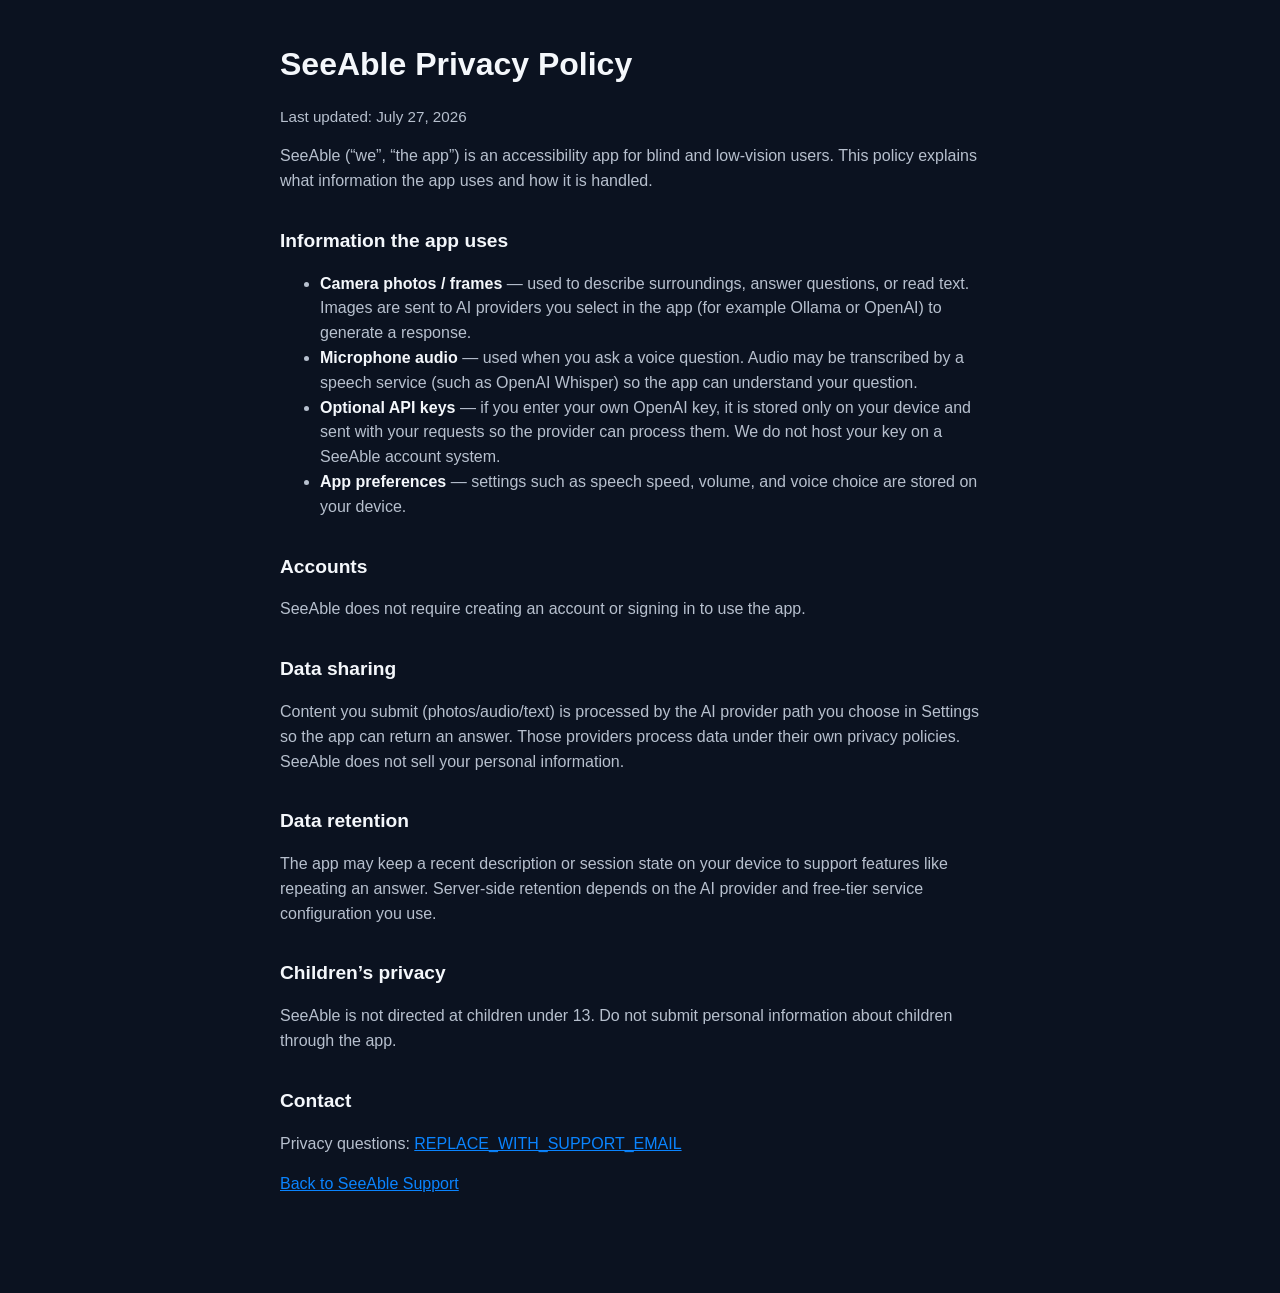
==== privacy.html @ 63bbd41f "Add SeeAble support and privacy GitHub Pages." ====
<!DOCTYPE html>
<html lang="en">
  <head>
    <meta charset="utf-8" />
    <meta name="viewport" content="width=device-width, initial-scale=1" />
    <title>SeeAble Privacy Policy</title>
    <style>
      :root {
        color-scheme: light dark;
        --bg: #0b1220;
        --text: #f4f7fb;
        --muted: #b7c0ce;
        --accent: #0a84ff;
        --card: #121a2b;
      }
      body {
        margin: 0;
        font-family: -apple-system, BlinkMacSystemFont, "Segoe UI", sans-serif;
        background: var(--bg);
        color: var(--text);
        line-height: 1.55;
      }
      main {
        max-width: 720px;
        margin: 0 auto;
        padding: 40px 20px 80px;
      }
      h1 {
        font-size: 2rem;
        margin: 0 0 8px;
      }
      h2 {
        font-size: 1.2rem;
        margin-top: 2rem;
      }
      p,
      li {
        color: var(--muted);
      }
      a {
        color: var(--accent);
      }
      .updated {
        color: var(--muted);
        font-size: 0.95rem;
      }
    </style>
  </head>
  <body>
    <main>
      <h1>SeeAble Privacy Policy</h1>
      <p class="updated">Last updated: July 27, 2026</p>

      <p>
        SeeAble (“we”, “the app”) is an accessibility app for blind and
        low-vision users. This policy explains what information the app uses and
        how it is handled.
      </p>

      <h2>Information the app uses</h2>
      <ul>
        <li>
          <strong style="color: var(--text)">Camera photos / frames</strong> —
          used to describe surroundings, answer questions, or read text. Images
          are sent to AI providers you select in the app (for example Ollama or
          OpenAI) to generate a response.
        </li>
        <li>
          <strong style="color: var(--text)">Microphone audio</strong> — used
          when you ask a voice question. Audio may be transcribed by a speech
          service (such as OpenAI Whisper) so the app can understand your
          question.
        </li>
        <li>
          <strong style="color: var(--text)">Optional API keys</strong> — if you
          enter your own OpenAI key, it is stored only on your device and sent
          with your requests so the provider can process them. We do not host
          your key on a SeeAble account system.
        </li>
        <li>
          <strong style="color: var(--text)">App preferences</strong> — settings
          such as speech speed, volume, and voice choice are stored on your
          device.
        </li>
      </ul>

      <h2>Accounts</h2>
      <p>
        SeeAble does not require creating an account or signing in to use the
        app.
      </p>

      <h2>Data sharing</h2>
      <p>
        Content you submit (photos/audio/text) is processed by the AI provider
        path you choose in Settings so the app can return an answer. Those
        providers process data under their own privacy policies. SeeAble does
        not sell your personal information.
      </p>

      <h2>Data retention</h2>
      <p>
        The app may keep a recent description or session state on your device to
        support features like repeating an answer. Server-side retention depends
        on the AI provider and free-tier service configuration you use.
      </p>

      <h2>Children’s privacy</h2>
      <p>
        SeeAble is not directed at children under 13. Do not submit personal
        information about children through the app.
      </p>

      <h2>Contact</h2>
      <p>
        Privacy questions:
        <a href="mailto:REPLACE_WITH_SUPPORT_EMAIL"
          >REPLACE_WITH_SUPPORT_EMAIL</a
        >
      </p>
      <p>
        <a href="./index.html">Back to SeeAble Support</a>
      </p>
    </main>
  </body>
</html>
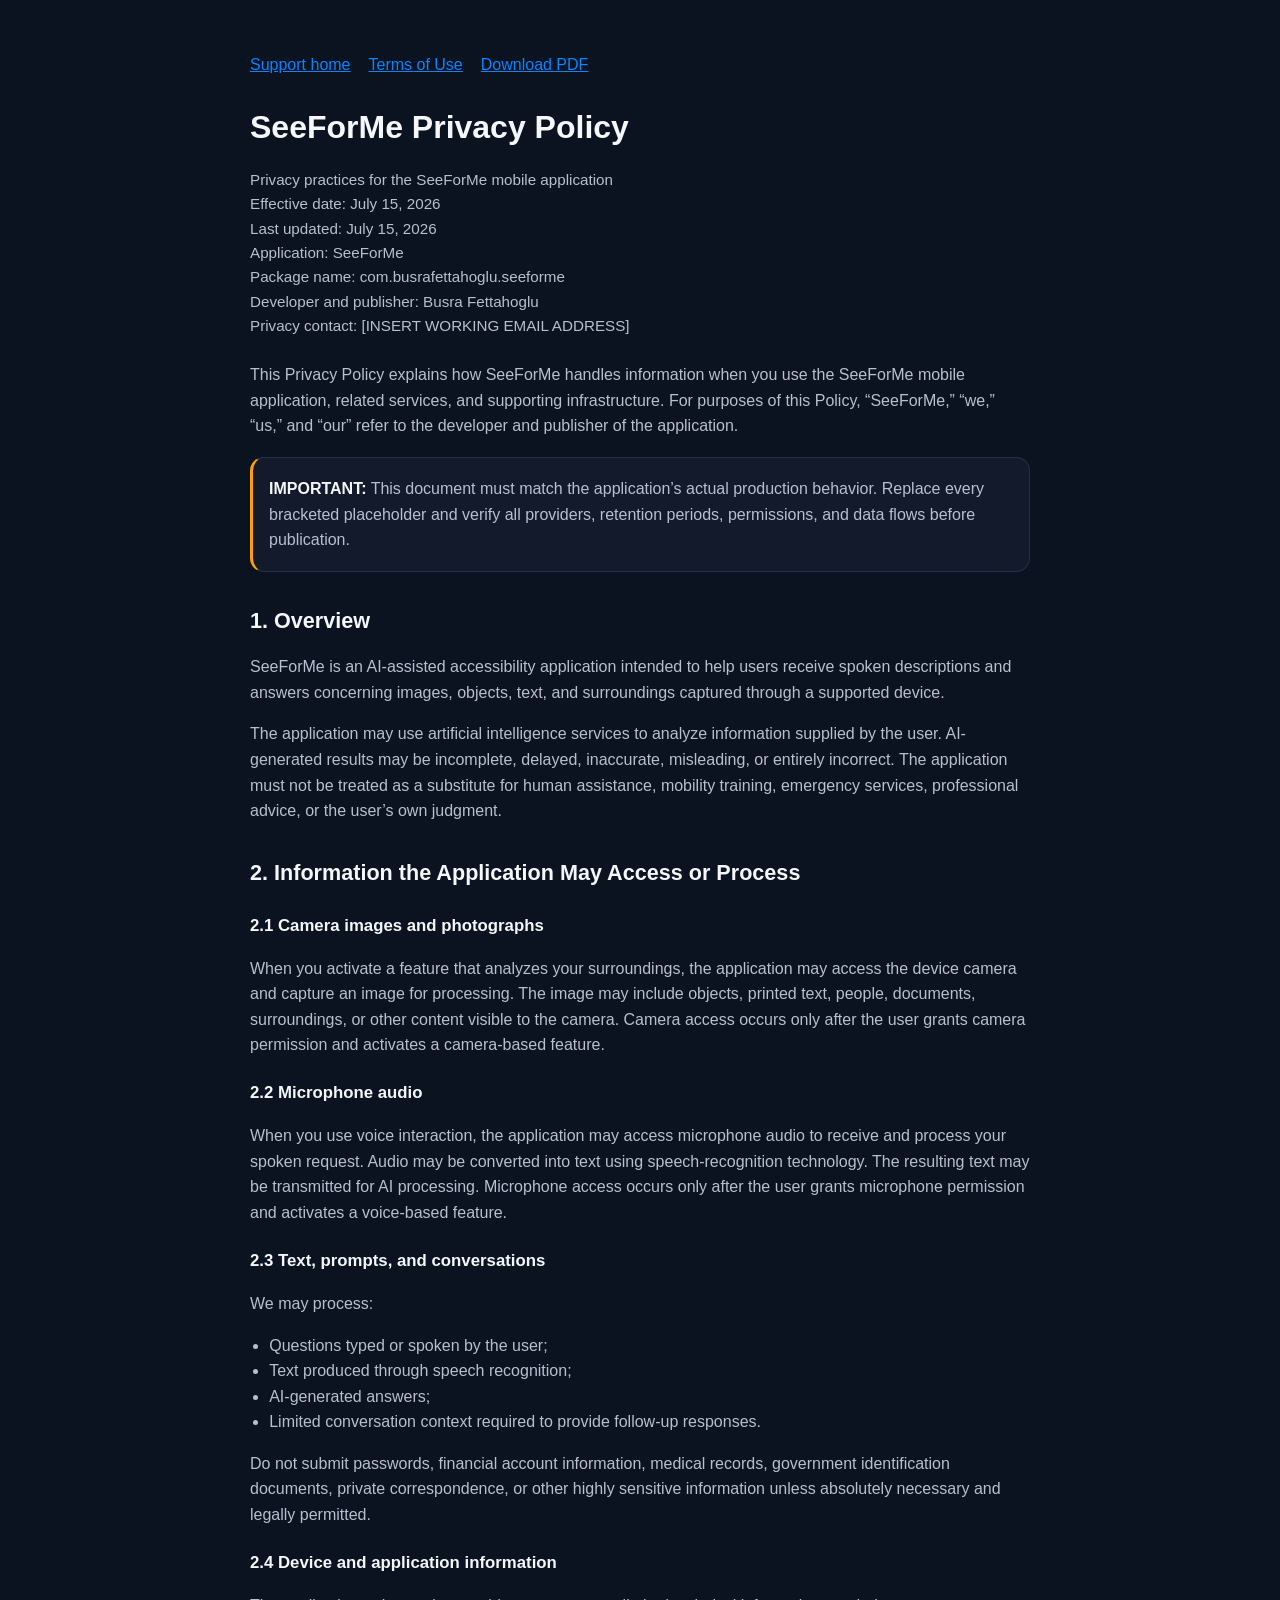
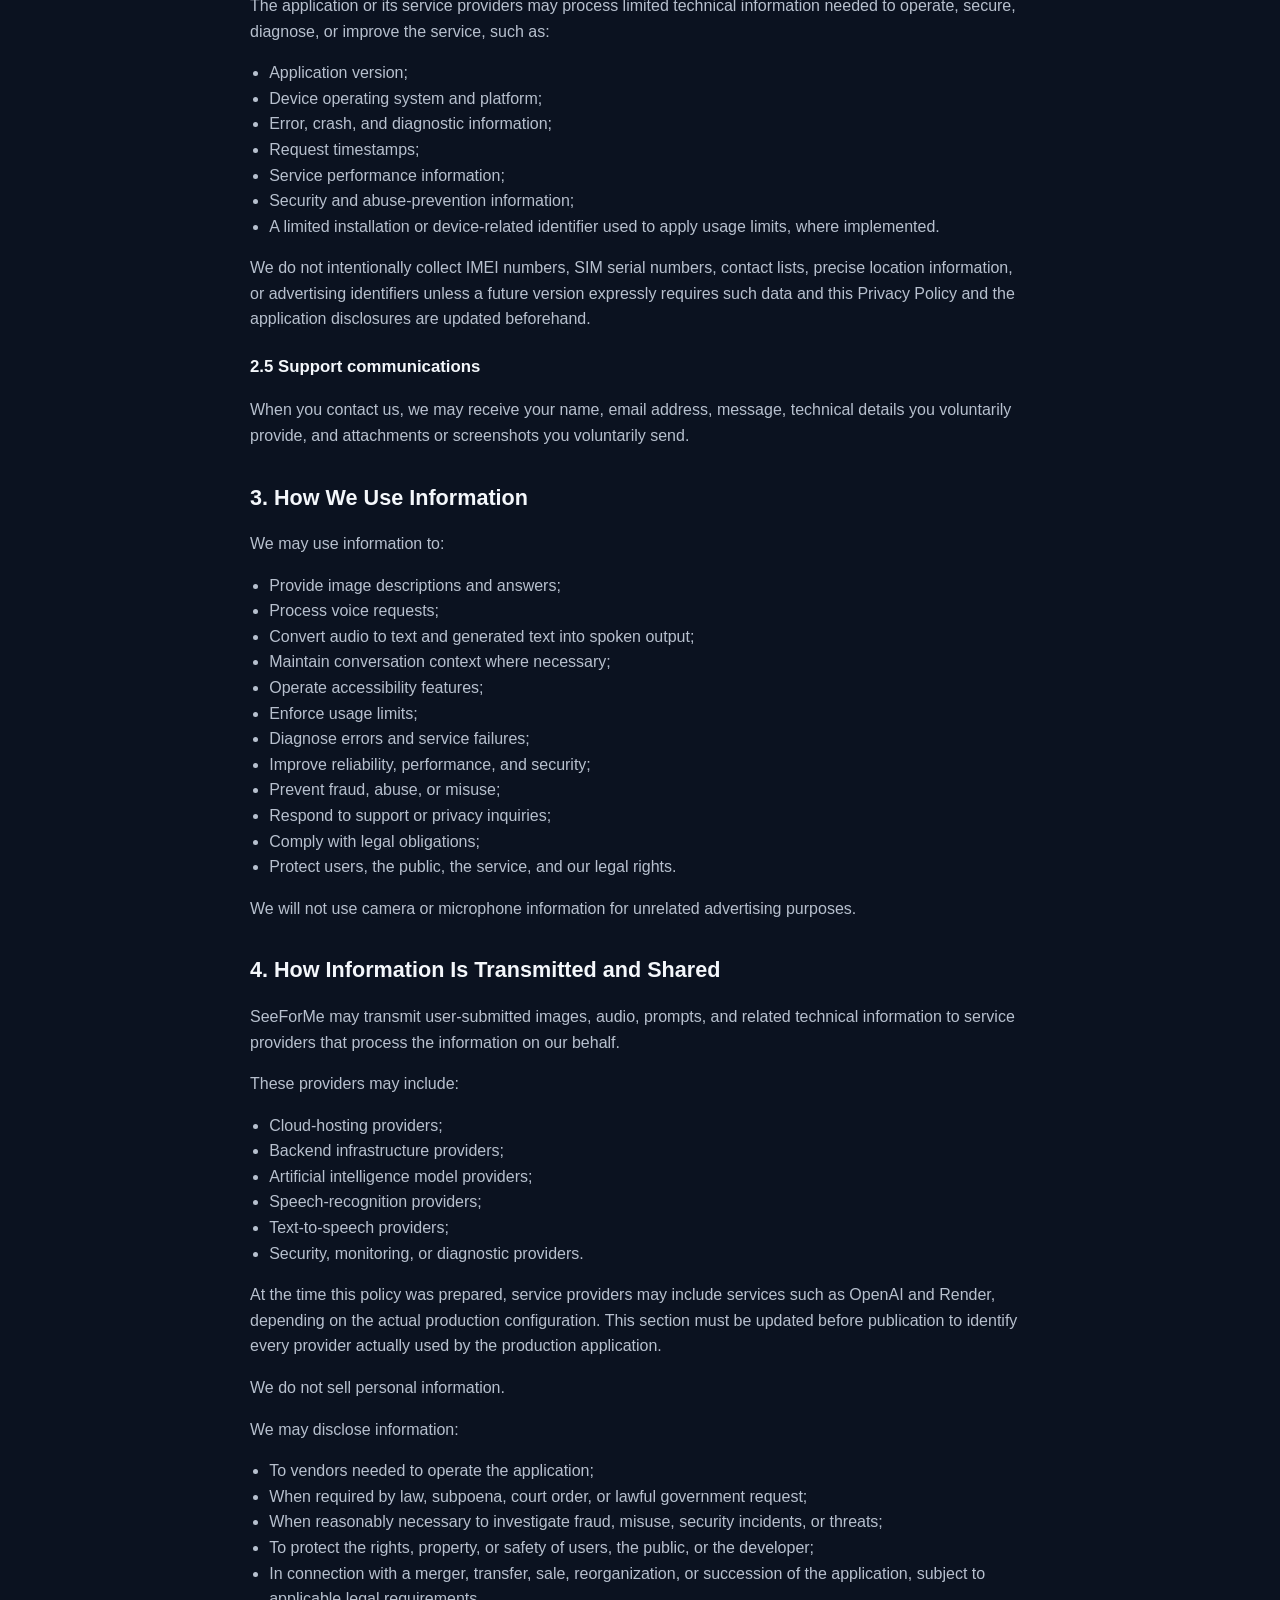
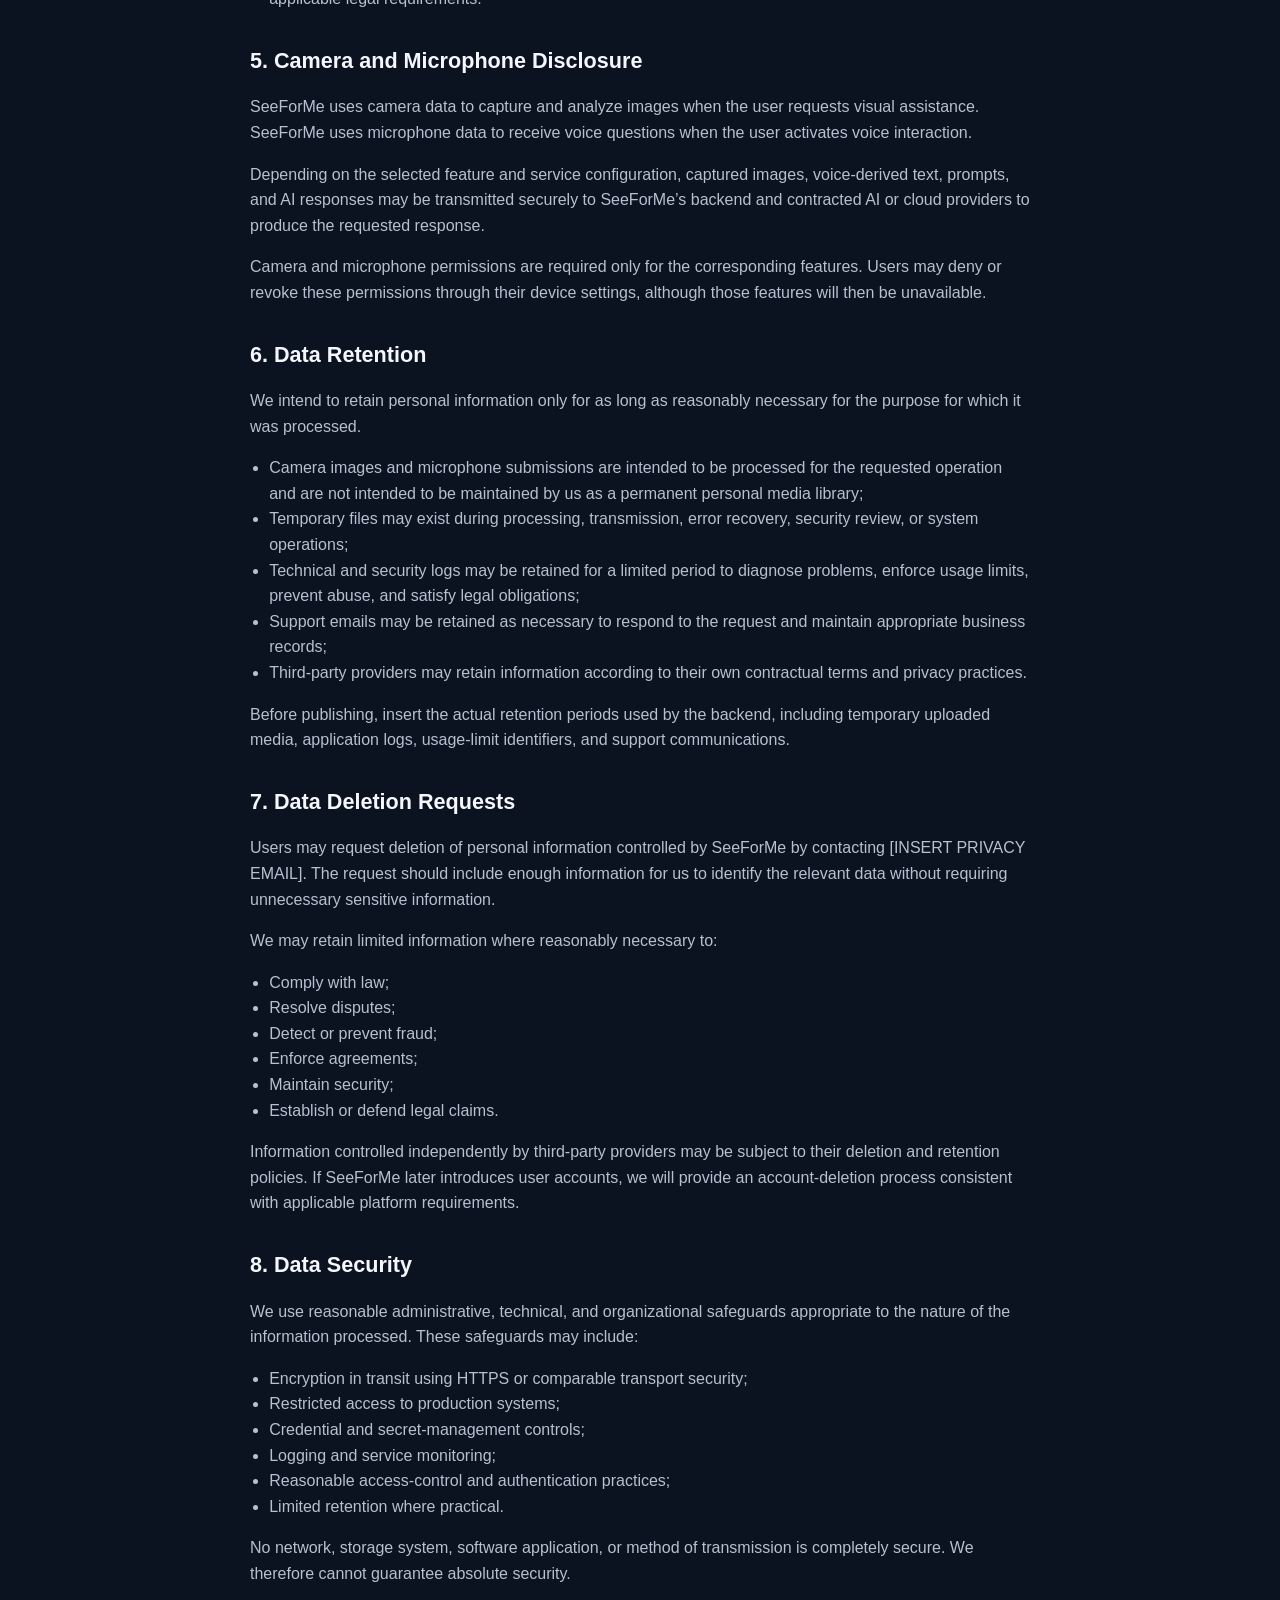
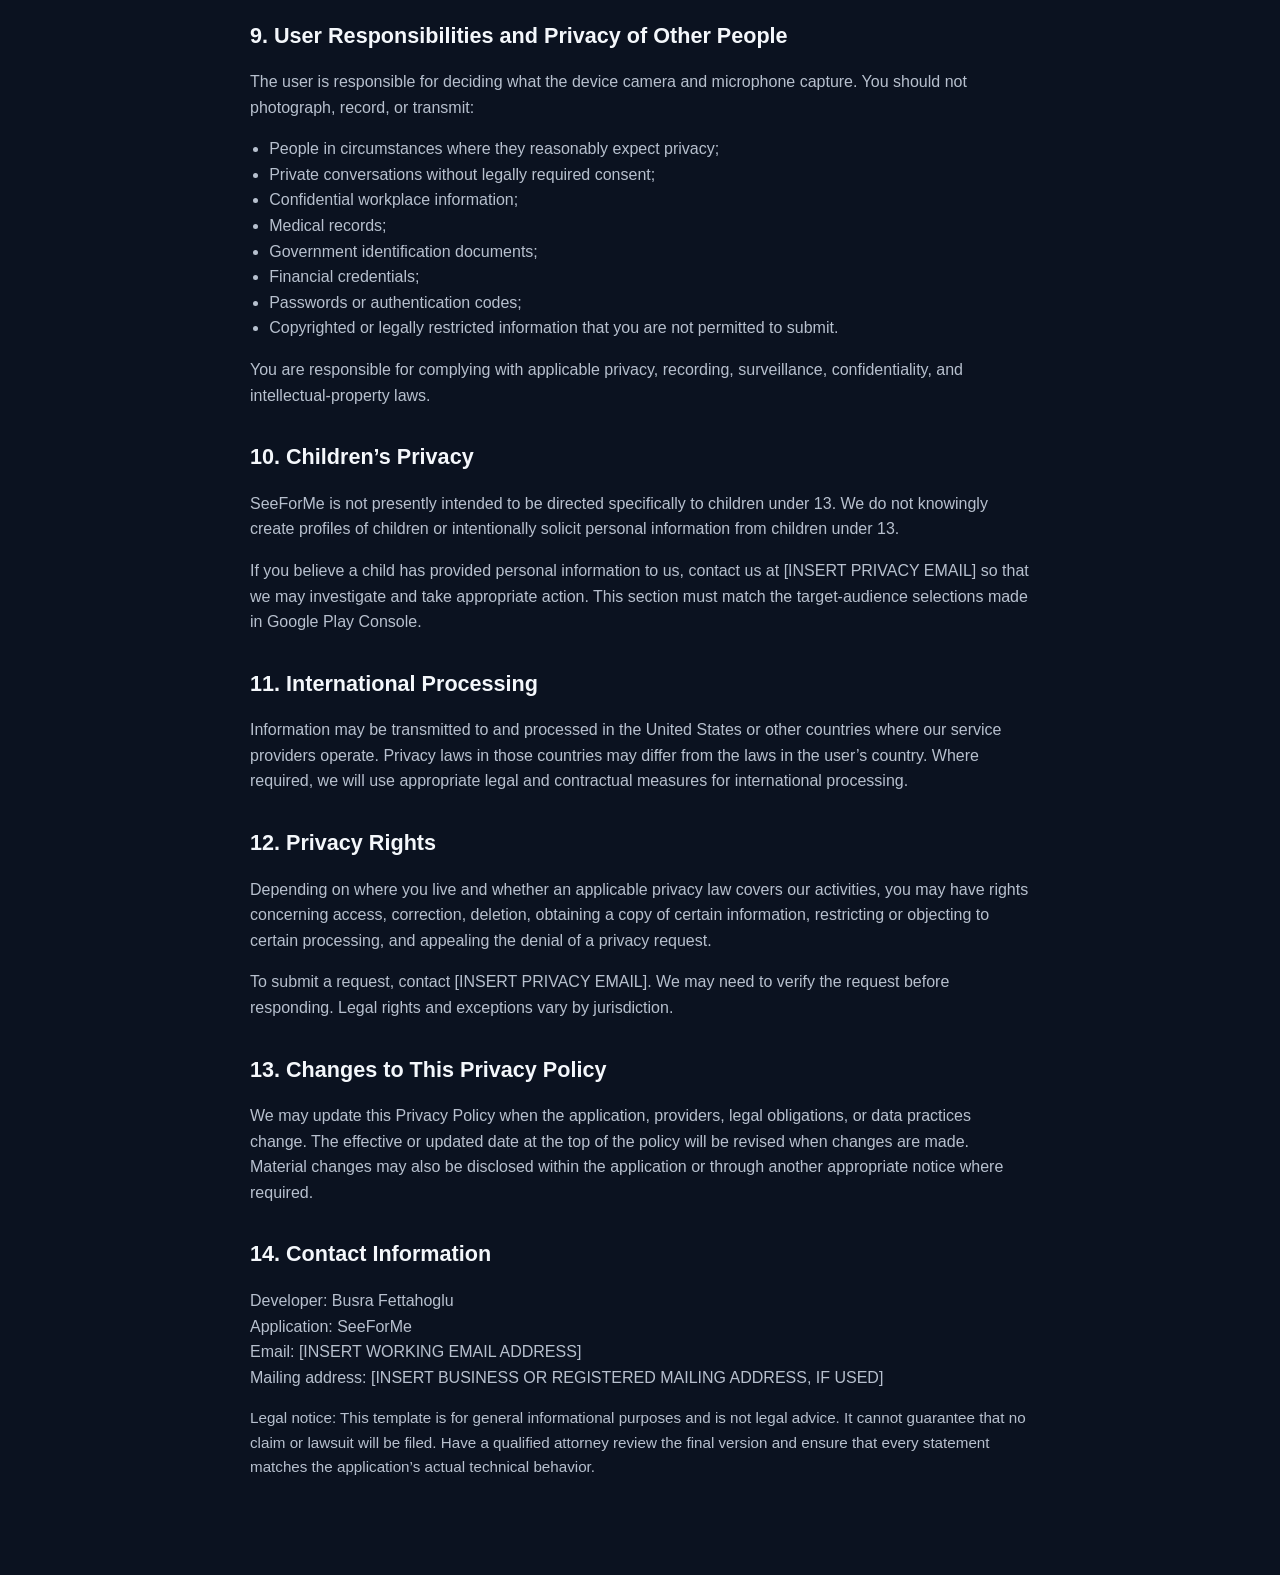
==== commit 6dff7cb5: "Replace placeholder pages with official 9-page Privacy Policy and Terms PDF." ====
--- a/privacy.html
+++ b/privacy.html
@@ -3,123 +3,379 @@
   <head>
     <meta charset="utf-8" />
     <meta name="viewport" content="width=device-width, initial-scale=1" />
-    <title>SeeAble Privacy Policy</title>
-    <style>
-      :root {
-        color-scheme: light dark;
-        --bg: #0b1220;
-        --text: #f4f7fb;
-        --muted: #b7c0ce;
-        --accent: #0a84ff;
-        --card: #121a2b;
-      }
-      body {
-        margin: 0;
-        font-family: -apple-system, BlinkMacSystemFont, "Segoe UI", sans-serif;
-        background: var(--bg);
-        color: var(--text);
-        line-height: 1.55;
-      }
-      main {
-        max-width: 720px;
-        margin: 0 auto;
-        padding: 40px 20px 80px;
-      }
-      h1 {
-        font-size: 2rem;
-        margin: 0 0 8px;
-      }
-      h2 {
-        font-size: 1.2rem;
-        margin-top: 2rem;
-      }
-      p,
-      li {
-        color: var(--muted);
-      }
-      a {
-        color: var(--accent);
-      }
-      .updated {
-        color: var(--muted);
-        font-size: 0.95rem;
-      }
-    </style>
+    <title>SeeForMe Privacy Policy</title>
+    <link rel="stylesheet" href="styles.css" />
   </head>
   <body>
     <main>
-      <h1>SeeAble Privacy Policy</h1>
-      <p class="updated">Last updated: July 27, 2026</p>
-
-      <p>
-        SeeAble (“we”, “the app”) is an accessibility app for blind and
-        low-vision users. This policy explains what information the app uses and
-        how it is handled.
-      </p>
-
-      <h2>Information the app uses</h2>
-      <ul>
-        <li>
-          <strong style="color: var(--text)">Camera photos / frames</strong> —
-          used to describe surroundings, answer questions, or read text. Images
-          are sent to AI providers you select in the app (for example Ollama or
-          OpenAI) to generate a response.
-        </li>
-        <li>
-          <strong style="color: var(--text)">Microphone audio</strong> — used
-          when you ask a voice question. Audio may be transcribed by a speech
-          service (such as OpenAI Whisper) so the app can understand your
-          question.
-        </li>
-        <li>
-          <strong style="color: var(--text)">Optional API keys</strong> — if you
-          enter your own OpenAI key, it is stored only on your device and sent
-          with your requests so the provider can process them. We do not host
-          your key on a SeeAble account system.
-        </li>
-        <li>
-          <strong style="color: var(--text)">App preferences</strong> — settings
-          such as speech speed, volume, and voice choice are stored on your
-          device.
-        </li>
-      </ul>
-
-      <h2>Accounts</h2>
-      <p>
-        SeeAble does not require creating an account or signing in to use the
-        app.
-      </p>
-
-      <h2>Data sharing</h2>
-      <p>
-        Content you submit (photos/audio/text) is processed by the AI provider
-        path you choose in Settings so the app can return an answer. Those
-        providers process data under their own privacy policies. SeeAble does
-        not sell your personal information.
-      </p>
-
-      <h2>Data retention</h2>
-      <p>
-        The app may keep a recent description or session state on your device to
-        support features like repeating an answer. Server-side retention depends
-        on the AI provider and free-tier service configuration you use.
-      </p>
-
-      <h2>Children’s privacy</h2>
-      <p>
-        SeeAble is not directed at children under 13. Do not submit personal
-        information about children through the app.
-      </p>
-
-      <h2>Contact</h2>
-      <p>
-        Privacy questions:
-        <a href="mailto:REPLACE_WITH_SUPPORT_EMAIL"
-          >REPLACE_WITH_SUPPORT_EMAIL</a
-        >
-      </p>
-      <p>
-        <a href="./index.html">Back to SeeAble Support</a>
+      <nav class="links" aria-label="Document links">
+        <a href="./index.html">Support home</a>
+        <a href="./terms.html">Terms of Use</a>
+        <a href="./SeeForMe_Privacy_Policy_and_Terms_of_Use.pdf">Download PDF</a>
+      </nav>
+
+      <h1>SeeForMe Privacy Policy</h1>
+      <p class="meta">
+        Privacy practices for the SeeForMe mobile application<br />
+        Effective date: July 15, 2026<br />
+        Last updated: July 15, 2026<br />
+        Application: SeeForMe<br />
+        Package name: com.busrafettahoglu.seeforme<br />
+        Developer and publisher: Busra Fettahoglu<br />
+        Privacy contact: [INSERT WORKING EMAIL ADDRESS]
+      </p>
+
+      <p>
+        This Privacy Policy explains how SeeForMe handles information when you
+        use the SeeForMe mobile application, related services, and supporting
+        infrastructure. For purposes of this Policy, “SeeForMe,” “we,” “us,” and
+        “our” refer to the developer and publisher of the application.
+      </p>
+
+      <div class="card warn">
+        <p style="margin: 0">
+          <strong>IMPORTANT:</strong> This document must match the
+          application’s actual production behavior. Replace every bracketed
+          placeholder and verify all providers, retention periods, permissions,
+          and data flows before publication.
+        </p>
+      </div>
+
+      <h2>1. Overview</h2>
+      <p>
+        SeeForMe is an AI-assisted accessibility application intended to help
+        users receive spoken descriptions and answers concerning images,
+        objects, text, and surroundings captured through a supported device.
+      </p>
+      <p>
+        The application may use artificial intelligence services to analyze
+        information supplied by the user. AI-generated results may be
+        incomplete, delayed, inaccurate, misleading, or entirely incorrect. The
+        application must not be treated as a substitute for human assistance,
+        mobility training, emergency services, professional advice, or the
+        user’s own judgment.
+      </p>
+
+      <h2>2. Information the Application May Access or Process</h2>
+
+      <h3>2.1 Camera images and photographs</h3>
+      <p>
+        When you activate a feature that analyzes your surroundings, the
+        application may access the device camera and capture an image for
+        processing. The image may include objects, printed text, people,
+        documents, surroundings, or other content visible to the camera. Camera
+        access occurs only after the user grants camera permission and activates
+        a camera-based feature.
+      </p>
+
+      <h3>2.2 Microphone audio</h3>
+      <p>
+        When you use voice interaction, the application may access microphone
+        audio to receive and process your spoken request. Audio may be converted
+        into text using speech-recognition technology. The resulting text may be
+        transmitted for AI processing. Microphone access occurs only after the
+        user grants microphone permission and activates a voice-based feature.
+      </p>
+
+      <h3>2.3 Text, prompts, and conversations</h3>
+      <p>We may process:</p>
+      <ul>
+        <li>Questions typed or spoken by the user;</li>
+        <li>Text produced through speech recognition;</li>
+        <li>AI-generated answers;</li>
+        <li>
+          Limited conversation context required to provide follow-up responses.
+        </li>
+      </ul>
+      <p>
+        Do not submit passwords, financial account information, medical records,
+        government identification documents, private correspondence, or other
+        highly sensitive information unless absolutely necessary and legally
+        permitted.
+      </p>
+
+      <h3>2.4 Device and application information</h3>
+      <p>
+        The application or its service providers may process limited technical
+        information needed to operate, secure, diagnose, or improve the service,
+        such as:
+      </p>
+      <ul>
+        <li>Application version;</li>
+        <li>Device operating system and platform;</li>
+        <li>Error, crash, and diagnostic information;</li>
+        <li>Request timestamps;</li>
+        <li>Service performance information;</li>
+        <li>Security and abuse-prevention information;</li>
+        <li>
+          A limited installation or device-related identifier used to apply
+          usage limits, where implemented.
+        </li>
+      </ul>
+      <p>
+        We do not intentionally collect IMEI numbers, SIM serial numbers,
+        contact lists, precise location information, or advertising identifiers
+        unless a future version expressly requires such data and this Privacy
+        Policy and the application disclosures are updated beforehand.
+      </p>
+
+      <h3>2.5 Support communications</h3>
+      <p>
+        When you contact us, we may receive your name, email address, message,
+        technical details you voluntarily provide, and attachments or
+        screenshots you voluntarily send.
+      </p>
+
+      <h2>3. How We Use Information</h2>
+      <p>We may use information to:</p>
+      <ul>
+        <li>Provide image descriptions and answers;</li>
+        <li>Process voice requests;</li>
+        <li>Convert audio to text and generated text into spoken output;</li>
+        <li>Maintain conversation context where necessary;</li>
+        <li>Operate accessibility features;</li>
+        <li>Enforce usage limits;</li>
+        <li>Diagnose errors and service failures;</li>
+        <li>Improve reliability, performance, and security;</li>
+        <li>Prevent fraud, abuse, or misuse;</li>
+        <li>Respond to support or privacy inquiries;</li>
+        <li>Comply with legal obligations;</li>
+        <li>
+          Protect users, the public, the service, and our legal rights.
+        </li>
+      </ul>
+      <p>
+        We will not use camera or microphone information for unrelated
+        advertising purposes.
+      </p>
+
+      <h2>4. How Information Is Transmitted and Shared</h2>
+      <p>
+        SeeForMe may transmit user-submitted images, audio, prompts, and related
+        technical information to service providers that process the information
+        on our behalf.
+      </p>
+      <p>These providers may include:</p>
+      <ul>
+        <li>Cloud-hosting providers;</li>
+        <li>Backend infrastructure providers;</li>
+        <li>Artificial intelligence model providers;</li>
+        <li>Speech-recognition providers;</li>
+        <li>Text-to-speech providers;</li>
+        <li>Security, monitoring, or diagnostic providers.</li>
+      </ul>
+      <p>
+        At the time this policy was prepared, service providers may include
+        services such as OpenAI and Render, depending on the actual production
+        configuration. This section must be updated before publication to
+        identify every provider actually used by the production application.
+      </p>
+      <p>We do not sell personal information.</p>
+      <p>We may disclose information:</p>
+      <ul>
+        <li>To vendors needed to operate the application;</li>
+        <li>
+          When required by law, subpoena, court order, or lawful government
+          request;
+        </li>
+        <li>
+          When reasonably necessary to investigate fraud, misuse, security
+          incidents, or threats;
+        </li>
+        <li>
+          To protect the rights, property, or safety of users, the public, or
+          the developer;
+        </li>
+        <li>
+          In connection with a merger, transfer, sale, reorganization, or
+          succession of the application, subject to applicable legal
+          requirements.
+        </li>
+      </ul>
+
+      <h2>5. Camera and Microphone Disclosure</h2>
+      <p>
+        SeeForMe uses camera data to capture and analyze images when the user
+        requests visual assistance. SeeForMe uses microphone data to receive
+        voice questions when the user activates voice interaction.
+      </p>
+      <p>
+        Depending on the selected feature and service configuration, captured
+        images, voice-derived text, prompts, and AI responses may be transmitted
+        securely to SeeForMe’s backend and contracted AI or cloud providers to
+        produce the requested response.
+      </p>
+      <p>
+        Camera and microphone permissions are required only for the
+        corresponding features. Users may deny or revoke these permissions
+        through their device settings, although those features will then be
+        unavailable.
+      </p>
+
+      <h2>6. Data Retention</h2>
+      <p>
+        We intend to retain personal information only for as long as reasonably
+        necessary for the purpose for which it was processed.
+      </p>
+      <ul>
+        <li>
+          Camera images and microphone submissions are intended to be processed
+          for the requested operation and are not intended to be maintained by
+          us as a permanent personal media library;
+        </li>
+        <li>
+          Temporary files may exist during processing, transmission, error
+          recovery, security review, or system operations;
+        </li>
+        <li>
+          Technical and security logs may be retained for a limited period to
+          diagnose problems, enforce usage limits, prevent abuse, and satisfy
+          legal obligations;
+        </li>
+        <li>
+          Support emails may be retained as necessary to respond to the request
+          and maintain appropriate business records;
+        </li>
+        <li>
+          Third-party providers may retain information according to their own
+          contractual terms and privacy practices.
+        </li>
+      </ul>
+      <p>
+        Before publishing, insert the actual retention periods used by the
+        backend, including temporary uploaded media, application logs,
+        usage-limit identifiers, and support communications.
+      </p>
+
+      <h2>7. Data Deletion Requests</h2>
+      <p>
+        Users may request deletion of personal information controlled by
+        SeeForMe by contacting [INSERT PRIVACY EMAIL]. The request should
+        include enough information for us to identify the relevant data without
+        requiring unnecessary sensitive information.
+      </p>
+      <p>We may retain limited information where reasonably necessary to:</p>
+      <ul>
+        <li>Comply with law;</li>
+        <li>Resolve disputes;</li>
+        <li>Detect or prevent fraud;</li>
+        <li>Enforce agreements;</li>
+        <li>Maintain security;</li>
+        <li>Establish or defend legal claims.</li>
+      </ul>
+      <p>
+        Information controlled independently by third-party providers may be
+        subject to their deletion and retention policies. If SeeForMe later
+        introduces user accounts, we will provide an account-deletion process
+        consistent with applicable platform requirements.
+      </p>
+
+      <h2>8. Data Security</h2>
+      <p>
+        We use reasonable administrative, technical, and organizational
+        safeguards appropriate to the nature of the information processed. These
+        safeguards may include:
+      </p>
+      <ul>
+        <li>
+          Encryption in transit using HTTPS or comparable transport security;
+        </li>
+        <li>Restricted access to production systems;</li>
+        <li>Credential and secret-management controls;</li>
+        <li>Logging and service monitoring;</li>
+        <li>Reasonable access-control and authentication practices;</li>
+        <li>Limited retention where practical.</li>
+      </ul>
+      <p>
+        No network, storage system, software application, or method of
+        transmission is completely secure. We therefore cannot guarantee
+        absolute security.
+      </p>
+
+      <h2>9. User Responsibilities and Privacy of Other People</h2>
+      <p>
+        The user is responsible for deciding what the device camera and
+        microphone capture. You should not photograph, record, or transmit:
+      </p>
+      <ul>
+        <li>
+          People in circumstances where they reasonably expect privacy;
+        </li>
+        <li>Private conversations without legally required consent;</li>
+        <li>Confidential workplace information;</li>
+        <li>Medical records;</li>
+        <li>Government identification documents;</li>
+        <li>Financial credentials;</li>
+        <li>Passwords or authentication codes;</li>
+        <li>
+          Copyrighted or legally restricted information that you are not
+          permitted to submit.
+        </li>
+      </ul>
+      <p>
+        You are responsible for complying with applicable privacy, recording,
+        surveillance, confidentiality, and intellectual-property laws.
+      </p>
+
+      <h2>10. Children’s Privacy</h2>
+      <p>
+        SeeForMe is not presently intended to be directed specifically to
+        children under 13. We do not knowingly create profiles of children or
+        intentionally solicit personal information from children under 13.
+      </p>
+      <p>
+        If you believe a child has provided personal information to us, contact
+        us at [INSERT PRIVACY EMAIL] so that we may investigate and take
+        appropriate action. This section must match the target-audience
+        selections made in Google Play Console.
+      </p>
+
+      <h2>11. International Processing</h2>
+      <p>
+        Information may be transmitted to and processed in the United States or
+        other countries where our service providers operate. Privacy laws in
+        those countries may differ from the laws in the user’s country. Where
+        required, we will use appropriate legal and contractual measures for
+        international processing.
+      </p>
+
+      <h2>12. Privacy Rights</h2>
+      <p>
+        Depending on where you live and whether an applicable privacy law covers
+        our activities, you may have rights concerning access, correction,
+        deletion, obtaining a copy of certain information, restricting or
+        objecting to certain processing, and appealing the denial of a privacy
+        request.
+      </p>
+      <p>
+        To submit a request, contact [INSERT PRIVACY EMAIL]. We may need to
+        verify the request before responding. Legal rights and exceptions vary
+        by jurisdiction.
+      </p>
+
+      <h2>13. Changes to This Privacy Policy</h2>
+      <p>
+        We may update this Privacy Policy when the application, providers, legal
+        obligations, or data practices change. The effective or updated date at
+        the top of the policy will be revised when changes are made. Material
+        changes may also be disclosed within the application or through another
+        appropriate notice where required.
+      </p>
+
+      <h2>14. Contact Information</h2>
+      <p>
+        Developer: Busra Fettahoglu<br />
+        Application: SeeForMe<br />
+        Email: [INSERT WORKING EMAIL ADDRESS]<br />
+        Mailing address: [INSERT BUSINESS OR REGISTERED MAILING ADDRESS, IF
+        USED]
+      </p>
+      <p class="muted">
+        Legal notice: This template is for general informational purposes and is
+        not legal advice. It cannot guarantee that no claim or lawsuit will be
+        filed. Have a qualified attorney review the final version and ensure
+        that every statement matches the application’s actual technical
+        behavior.
       </p>
     </main>
   </body>
--- a/styles.css
+++ b/styles.css
@@ -0,0 +1,102 @@
+:root {
+  color-scheme: light dark;
+  --bg: #0b1220;
+  --text: #f4f7fb;
+  --muted: #b7c0ce;
+  --accent: #0a84ff;
+  --card: #121a2b;
+  --border: #243049;
+}
+
+* {
+  box-sizing: border-box;
+}
+
+body {
+  margin: 0;
+  font-family: -apple-system, BlinkMacSystemFont, "Segoe UI", sans-serif;
+  background: var(--bg);
+  color: var(--text);
+  line-height: 1.6;
+}
+
+main {
+  max-width: 820px;
+  margin: 0 auto;
+  padding: 40px 20px 80px;
+}
+
+h1 {
+  font-size: 2rem;
+  margin: 0 0 10px;
+}
+
+h2 {
+  font-size: 1.35rem;
+  margin: 2rem 0 0.75rem;
+}
+
+h3 {
+  font-size: 1.05rem;
+  margin: 1.4rem 0 0.5rem;
+}
+
+p,
+li {
+  color: var(--muted);
+}
+
+strong {
+  color: var(--text);
+}
+
+a {
+  color: var(--accent);
+}
+
+.lead {
+  font-size: 1.05rem;
+}
+
+.muted {
+  color: var(--muted);
+  font-size: 0.95rem;
+}
+
+.meta {
+  color: var(--muted);
+  font-size: 0.95rem;
+  margin-bottom: 1.5rem;
+}
+
+.card {
+  background: var(--card);
+  border: 1px solid var(--border);
+  border-radius: 14px;
+  padding: 18px 16px;
+  margin: 18px 0;
+}
+
+.note {
+  border-left: 3px solid var(--accent);
+}
+
+.warn {
+  border-left: 3px solid #ff9f0a;
+}
+
+ul {
+  padding-left: 1.2rem;
+}
+
+nav.links {
+  display: flex;
+  flex-wrap: wrap;
+  gap: 12px 18px;
+  margin: 12px 0 24px;
+}
+
+code {
+  color: var(--text);
+  font-size: 0.9em;
+}
